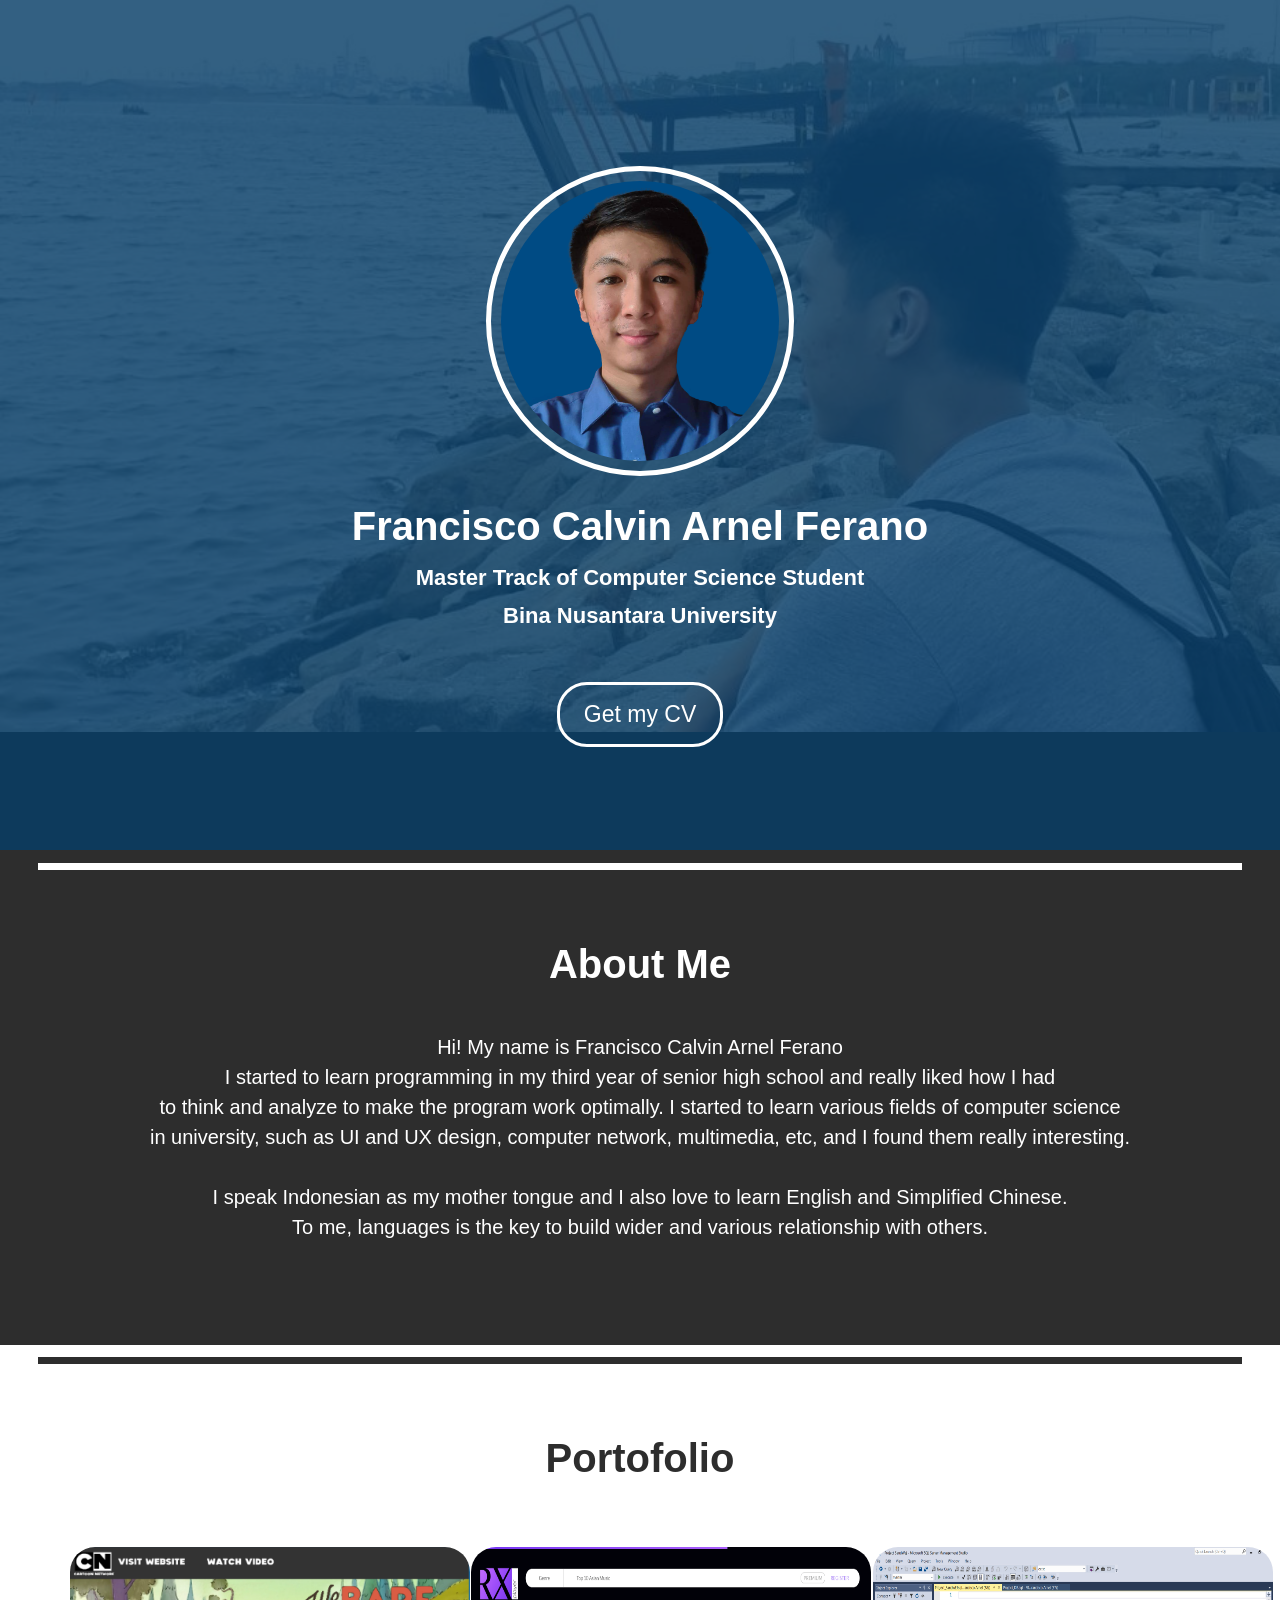
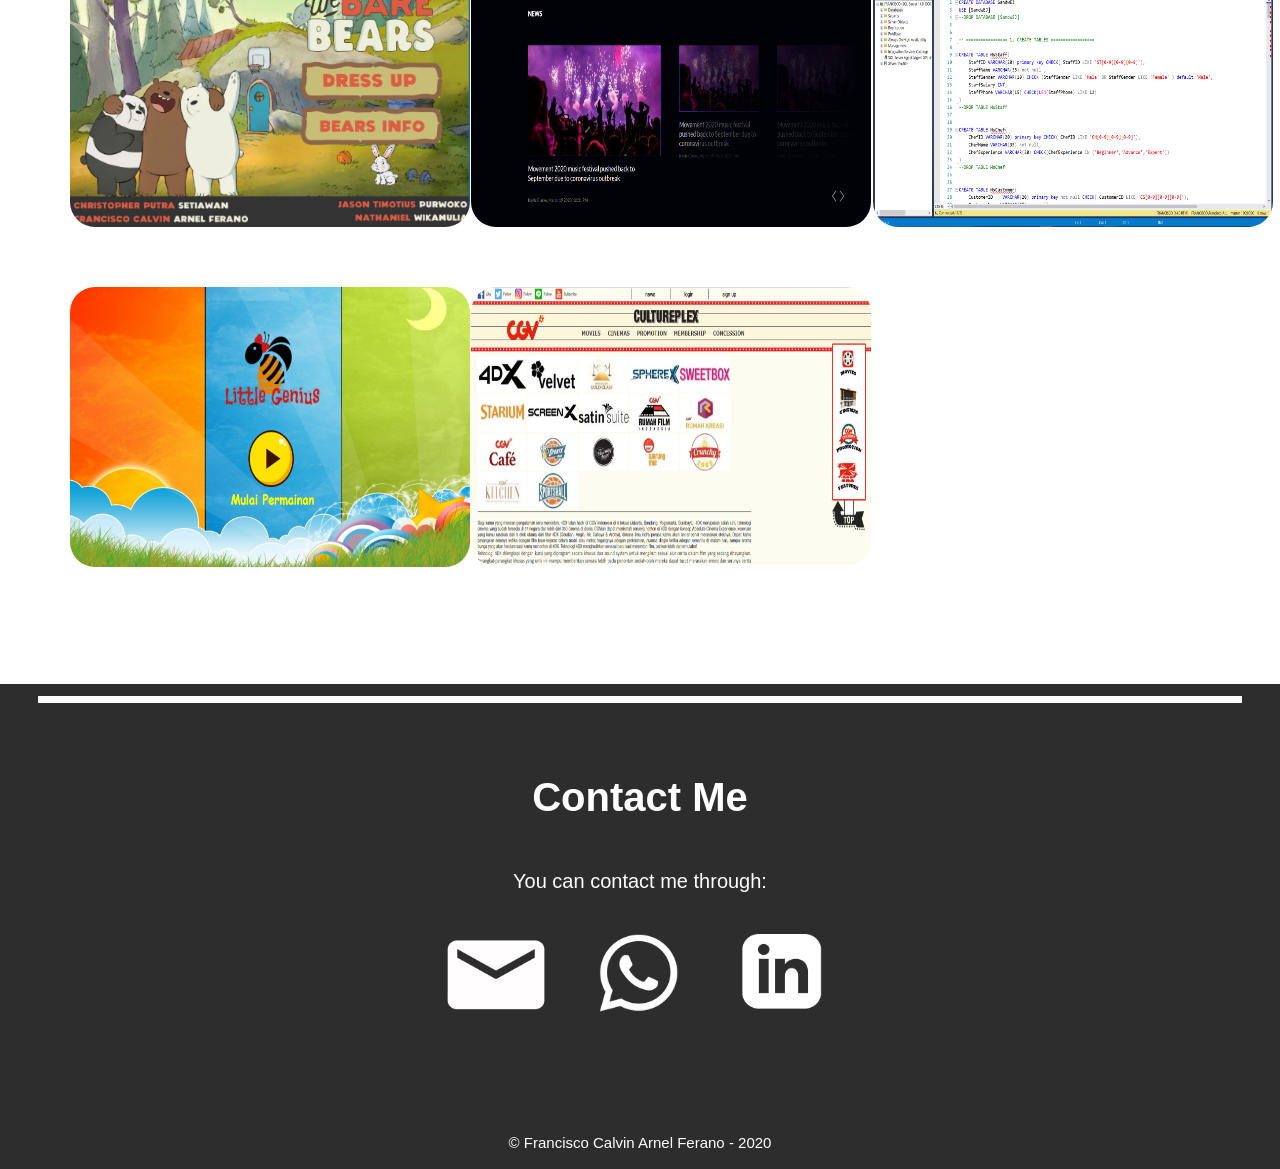
==== index.html @ d22847aa "commit1" ====
<!doctype html>
<html lang="en">
  <head>
    <!-- Required meta tags -->
    <meta charset="utf-8">
    <meta name="viewport" content="width=device-width, initial-scale=1, shrink-to-fit=no">

    <!-- Bootstrap CSS -->
    <link rel="stylesheet" href="https://stackpath.bootstrapcdn.com/bootstrap/4.5.2/css/bootstrap.min.css" integrity="sha384-JcKb8q3iqJ61gNV9KGb8thSsNjpSL0n8PARn9HuZOnIxN0hoP+VmmDGMN5t9UJ0Z" crossorigin="anonymous">
    <link rel="stylesheet" href="FCAF_CSS.css">

    <title>Francisco Calvin Arnel Ferano</title>
  </head>
  <body>
    <div class="header">
      <img src="assets/Background_Image.jpg" alt="Background Image" class="header_background_image">
      <div class="header_profile">
        <img src="assets/Pas_Foto_Sem5.png" alt="My Photo">
        <div class="profile_description">
          <b>
            <div class="name">Francisco Calvin Arnel Ferano</div>
            <div class="major">Master Track of Computer Science Student</div>
            <div class="university">Bina Nusantara University</div>
          </b>
          <button class="cv_button">
           <a href="">Get my CV</a>
          </button>
        </div>
      </div>
    </div>
    <div class="about_me">
      <div class="sub_title1"><b>About Me</b></div>
      <div class="content1">
          Hi! My name is Francisco Calvin Arnel Ferano<br>
          I started to learn programming in my third year of senior high school and really liked how I had <br> 
          to think and analyze to make the program work optimally. I started to learn various fields of computer science <br>
          in university, such as UI and UX design, computer network, multimedia, etc, and I found them really interesting.<br><br>

          I speak Indonesian as my mother tongue and I also love to learn English and Simplified Chinese.<br> 
          To me, languages is the key to build wider and various relationship with others.<br>
      </div>
    </div>
    <div class="portofolio">
      <div class="sub_title2"><b>Portofolio</b></div>
      <div class="projects_container">
        
        <div class="project">
          <img src="assets/project_animate.png" alt="project_animate">
          <div class="overlay">
            <div class="project_desc">We Wear Bears</div>
          </div>
        </div>

        <div class="project">
          <img src="assets/project_html.png" alt="project_html" class="project_image">
          <div class="overlay">
            <div class="project_desc">RX Player</div>
          </div>
        </div>

        <div class="project">
          <img src="assets/project_sql.png" alt="project_sql" class="project_image">
          <div class="overlay">
            <div class="project_desc">SandwEJ DB</div>
          </div>
        </div>

        <div class="project">
          <img src="assets/project_construct2.png" alt="project_construct2" class="project_image">
          <div class="overlay">
            <div class="project_desc">Little Genius</div>
          </div>
        </div>

        <div class="project">
          <img src="assets/project_hci.png" alt="project_hci" class="project_image">
          <div class="overlay">
            <div class="project_desc">Evaluasi Website CGV</div>
          </div>
        </div>

      </div>
    </div>
    <div class="contact_me">
      <div class="sub_title1"><b>Contact Me</b></div>
      <div class="content1">You can contact me through:</div>
      <div class="contacts_container">
        <a href="mailto:francisco.calvin72@gmail.com" target="_blank">
          <img src="assets/email.png" alt="email_logo">
        </a>
        <a href="https://wa.me/6281932183995" target="_blank">
          <img src="assets/whatsapp.png" alt="email_logo">
        </a>
        <a href="https://www.linkedin.com/in/francisco-calvin-arnel-ferano-99694a147/" target="_blank">
          <img src="assets/linkedin.png" alt="email_logo">
        </a>
      </div>
    </div>
    <div class="footer">
      &#169; Francisco Calvin Arnel Ferano - 2020
    </div>
    

    <!-- Optional JavaScript -->
    <!-- jQuery first, then Popper.js, then Bootstrap JS -->
    <script src="https://code.jquery.com/jquery-3.5.1.slim.min.js" integrity="sha384-DfXdz2htPH0lsSSs5nCTpuj/zy4C+OGpamoFVy38MVBnE+IbbVYUew+OrCXaRkfj" crossorigin="anonymous"></script>
    <script src="https://cdn.jsdelivr.net/npm/popper.js@1.16.1/dist/umd/popper.min.js" integrity="sha384-9/reFTGAW83EW2RDu2S0VKaIzap3H66lZH81PoYlFhbGU+6BZp6G7niu735Sk7lN" crossorigin="anonymous"></script>
    <script src="https://stackpath.bootstrapcdn.com/bootstrap/4.5.2/js/bootstrap.min.js" integrity="sha384-B4gt1jrGC7Jh4AgTPSdUtOBvfO8shuf57BaghqFfPlYxofvL8/KUEfYiJOMMV+rV" crossorigin="anonymous"></script>
  </body>
</html>
---- FCAF_CSS.css ----
body{
    margin: 0;
    padding: 0;
    background-color: #2D2D2D;
    font-family: sans-serif;
    /* text-align: center; */
}
/* HEADER */
/* =============================== */
.header{
    position: relative;
    background: rgb(7, 62, 103, 0.82);
    height: 850px;
}
.header_background_image{
    position: absolute;
    width: 100%;
    z-index: -1;
    max-height: 850px;
}
.header_profile{
    /* background-color: rgba(255, 99, 71, 0.39); */
    padding-top: 13%;
    padding-bottom: 5%;
    text-align: center;
}
.header_profile img{
    display: block;
    margin-left: auto;
    margin-right: auto;
    max-width: 810px;
    max-height: 310px;
    border-radius: 80%;
    padding: 10px;
    border: solid;
    border-width: 5px;
    border-color: white;
    transition: transform .2s;
}
.header_profile img:hover{
    transform: scale(1.09);
    border-color: aqua;
}
.profile_description{
    margin: 20px;
    color: white;
}
.name{
    font-size: 40px; 
    padding-bottom: 5px;
    transition: transform .2s;
}
.name:hover{transform: scale(1.05);}
.major{
    font-size: 22px;
    padding-bottom: 5px;
    transition: transform .2s;
}
.major:hover{transform: scale(1.05);}
.university{
    font-size: 22px;
    transition: transform .2s;
}
.university:hover{transform: scale(1.05);}
.cv_button a{
    text-decoration: none;
    color: white;
    /* background-color: tomato; */
    padding: 12px;
}
.cv_button{
    margin-top: 50px;
    padding: 12px;
    font-size: 23px;
    border: solid;
    border-color: white;
    border-radius: 30px;
    background-color: transparent;
    transition: transform .2s;
}
.cv_button:hover{
    transform: scale(1.2);
    color: aqua;
    border-color: aqua;
}


/* ABOUT_ME */
/* =============================== */
.about_me{
    color: white;
    text-align: center;
    padding-bottom: 8%;
}
.sub_title1{
    /* background-color: tomato; */
    margin: 1% 3% 0% 3%;
    padding: 5% 0% 3% 0%;
    border-top: solid;
    border-color: white;
    border-width: 7px;
    font-size: 40px;
}
.content1{
    font-size: 20px;
}

/* PORTOFOLIO */
/* =============================== */
.portofolio{
    color: #2D2D2D;
    background-color: #ffffff;
    text-align: center;
    padding: 1% 0% 1% 0%;
    
}
.sub_title2{
    /* background-color: tomato; */
    margin: 0% 3% 0% 3%;
    padding: 5% 0% 3% 0%;
    border-top: solid;
    border-color: #2D2D2D;
    border-width: 7px;
    font-size: 40px;
}
.projects_container{
    /* background-color: hotpink; */
    margin: 0% 3% 5% 3%;
    text-align: center;
    display: grid;
    grid-template-columns: repeat(auto-fit, minmax(400px, 1fr));
}
.projects_container img{
    /* background-color: aqua; */
    display: block;
    height: 280px;
    width: 400px;
    margin: 20px;
    border-radius: 25px;
}
.project{
    /* background-color: aliceblue; */
    position: relative;
    margin: 0% 3% 5% 3%;
}
.overlay {
    margin: 20px;
    position: absolute;
    top: 0;
    bottom: 0;
    left: 0;
    right: 0;
    height: 280px;
    width: 400px;
    border-radius: 25px;
    opacity: 0;
    transition: .5s ease;
    /* background-color: #2D2D2D; */
    background: linear-gradient(to bottom, #307AB1, rgb(7, 62, 103, 0.87), #2D2D2D);
  }
  
  .project:hover .overlay {
    opacity: 1;
  }
  
  .project_desc{
    color: white;
    font-size: 40px;
    position: absolute;
    top: 50%;
    left: 50%;
    -webkit-transform: translate(-50%, -50%);
    -ms-transform: translate(-50%, -50%);
    transform: translate(-50%, -50%);
    text-align: center;
  }

/* CONTACT ME */
/* =============================== */
  .contact_me{
    /* background-color: tomato; */
    color: white;
    text-align: center;
    padding-bottom: 5%;
}
.contacts_container{
    padding: 3%;
}
.contacts_container img{
    max-width: 140px;
    max-height: 140px;
    padding: 0% 1% 0% 1%;
    transition: transform .2s;
}
.contacts_container img:hover{
    transform: scale(1.18);
}
.footer{
    background-color: #2D2D2D;
    /* background-color: tomato; */
    text-align: center;
    font-size: 15px;
    color: white;
    padding: 15px;
}
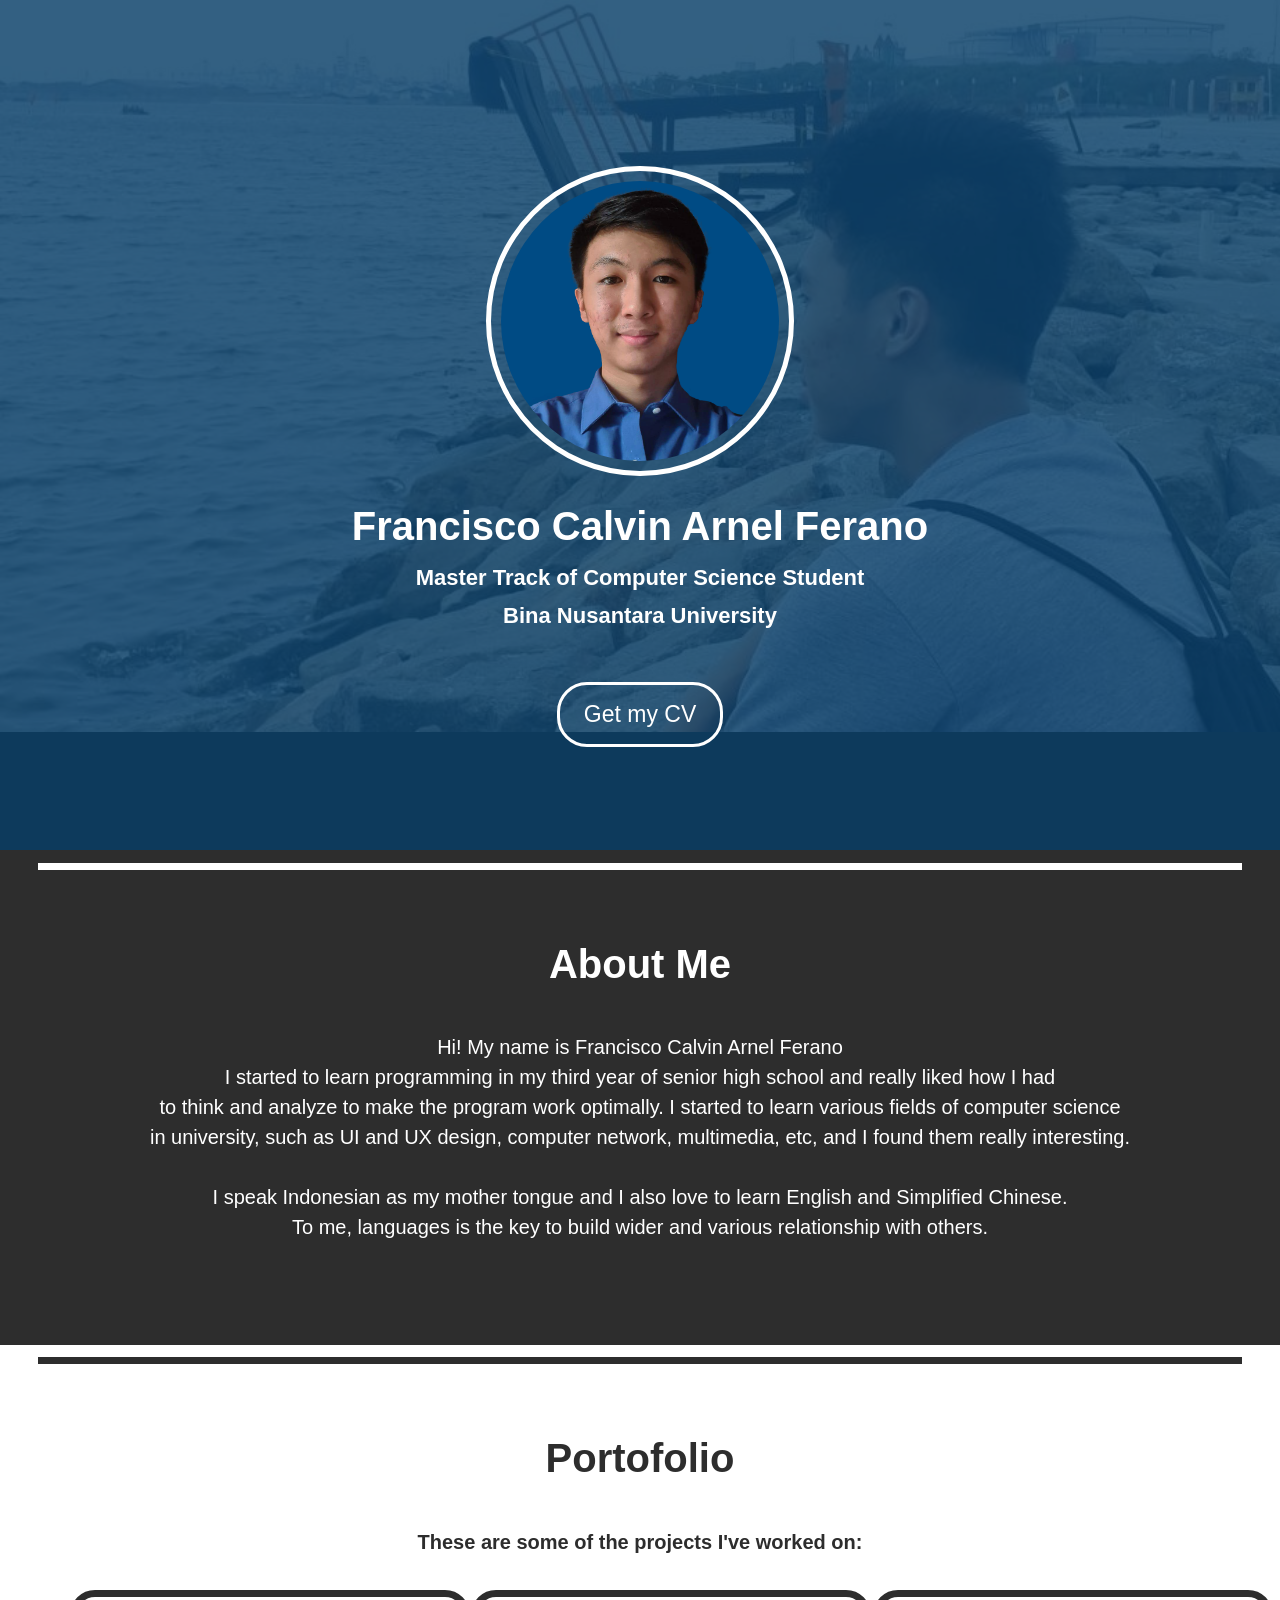
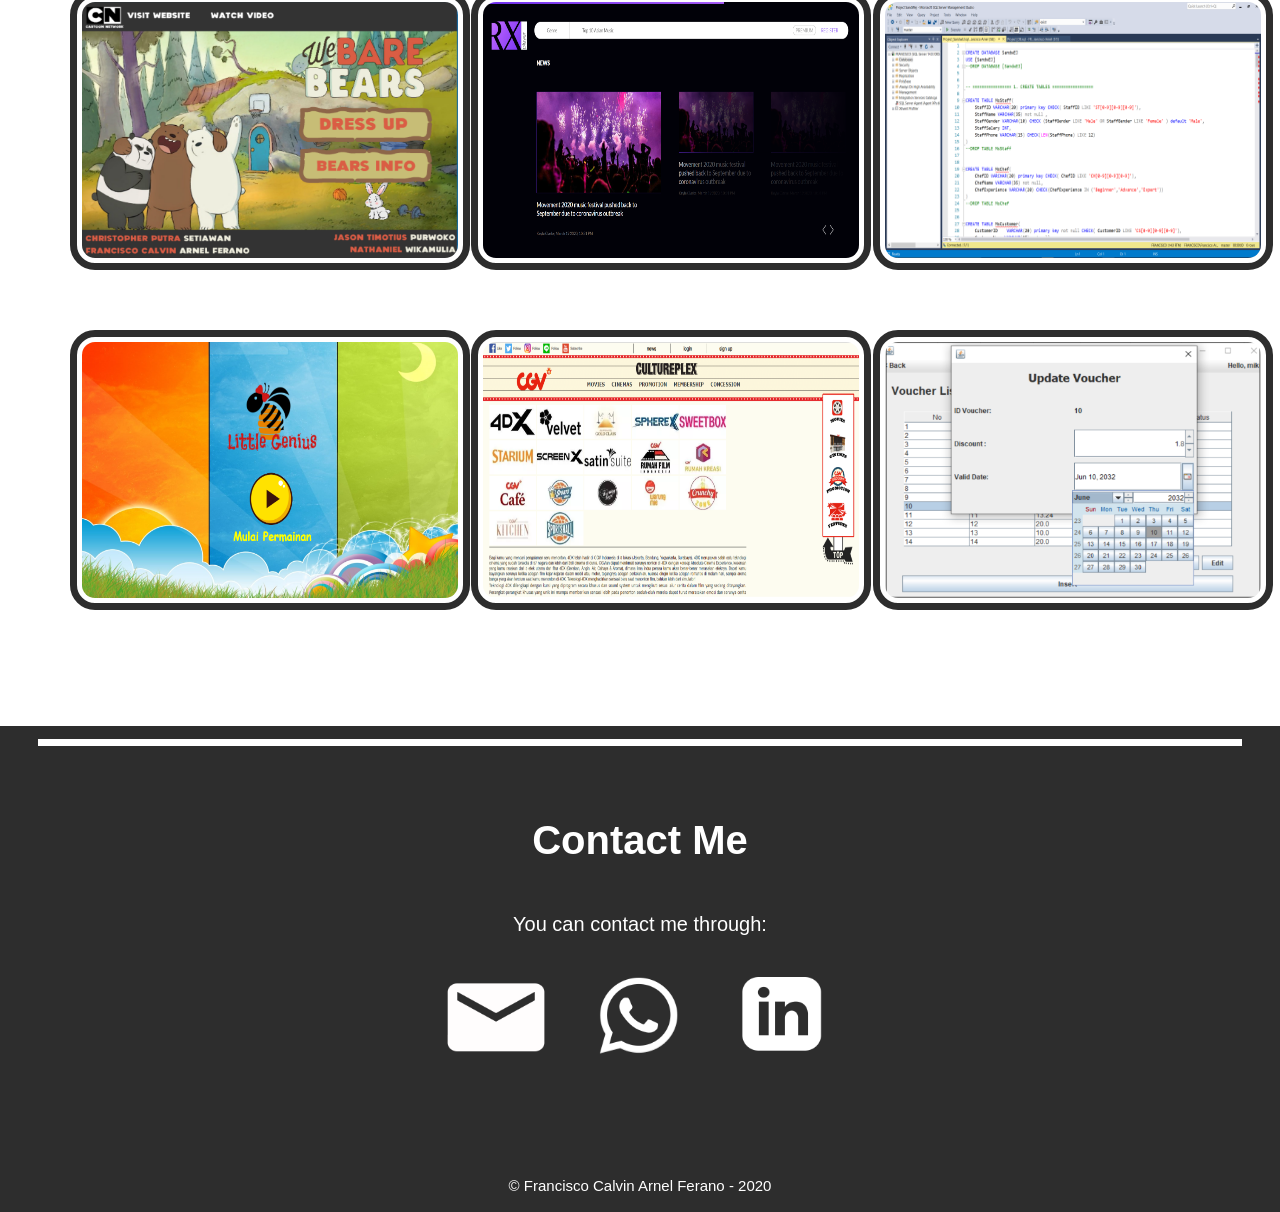
==== commit 506f253c: "commit7" ====
--- a/index.html
+++ b/index.html
@@ -42,41 +42,93 @@
     </div>
     <div class="portofolio">
       <div class="sub_title2"><b>Portofolio</b></div>
+      <div class="content1"><b>These are some of the projects I've worked on:</b></div>
       <div class="projects_container">
         
         <div class="project">
-          <img src="assets/project_animate.png" alt="project_animate">
-          <div class="overlay">
-            <div class="project_desc">We Wear Bears</div>
-          </div>
+          <a href="https://drive.google.com/file/d/1Eki03XrioYpR9jtCviXerBEn5QZzWYY1/view?usp=sharing" target="_blank">
+            <img src="assets/project_animate.png" alt="project_animate">
+            <div class="overlay">
+              <div class="project_name">
+                <b>We Wear Bears</b>
+                <div class="project_desc">
+                  A multimedia project using Adobe Animate
+                </div>
+              </div>
+            </div>
+          </a>
         </div>
 
         <div class="project">
-          <img src="assets/project_html.png" alt="project_html" class="project_image">
-          <div class="overlay">
-            <div class="project_desc">RX Player</div>
-          </div>
+          <a href="https://drive.google.com/file/d/10LUgHUc-dYCaUbeMNnj1_8Acnne1fNAl/view?usp=sharing" target="_blank">
+            <img src="assets/project_html.png" alt="project_html" class="project_image">
+            <div class="overlay">
+              <div class="project_name">
+                <b>RX Player</b>
+                <div class="project_desc">
+                  A website and Photoshop project of human and computer intercation course
+                </div>
+              </div>
+              
+            </div>
+          </a>
         </div>
 
         <div class="project">
-          <img src="assets/project_sql.png" alt="project_sql" class="project_image">
-          <div class="overlay">
-            <div class="project_desc">SandwEJ DB</div>
-          </div>
+          <a href="https://drive.google.com/file/d/1jXtSfeL1jAuNSc2ie-uBKh2XTH8G9C8F/view?usp=sharing" target="_blank">
+            <img src="assets/project_sql.png" alt="project_sql" class="project_image">
+            <div class="overlay">
+              <div class="project_name">
+                <b>SandwEJ</b>
+                <div class="project_desc">
+                  A database project using Microsoft SQL Server Management Studio
+                </div>
+              </div>
+            </div>
+          </a>
+
         </div>
 
         <div class="project">
-          <img src="assets/project_construct2.png" alt="project_construct2" class="project_image">
-          <div class="overlay">
-            <div class="project_desc">Little Genius</div>
-          </div>
+          <a href="https://drive.google.com/file/d/1DBFnIv93ZfQ_LU2BSCd6IEqYBmvCnCPT/view?usp=sharing" target="_blank">
+            <img src="assets/project_construct2.png" alt="project_construct2" class="project_image">
+            <div class="overlay">
+              <div class="project_name">
+                <b>Little Genius</b>
+                <div class="project_desc">
+                  A multimedia project for kids using Construct 2
+                </div>
+              </div>
+            </div>
+          </a>
         </div>
 
         <div class="project">
-          <img src="assets/project_hci.png" alt="project_hci" class="project_image">
-          <div class="overlay">
-            <div class="project_desc">Evaluasi Website CGV</div>
-          </div>
+          <a href="https://franciscoferano.blogspot.com/2020/06/human-computer-interaction-comp6176.html" target="_blank">
+            <img src="assets/project_hci.png" alt="project_hci" class="project_image">
+            <div class="overlay">
+              <div class="project_name">
+                <b>CGV Website Evaluation</b> 
+                <div class="project_desc">
+                  An interface evaluation project of human and computer intercation course
+                </div>
+              </div>
+            </div>
+          </a>
+        </div>
+
+        <div class="project">
+          <a href="https://drive.google.com/file/d/1wi5qFNzdrFLG9688EE2lY9dUxMhUyvSi/view?usp=sharing" target="_blank">
+            <img src="assets/project_sudutmeong.png" alt="project_sudutmeong" class="project_image">
+            <div class="overlay">
+              <div class="project_name">
+                <b>Sudut Meong</b> 
+                <div class="project_desc">
+                  An object oriented analysis and design project using Java programming and MySQL
+                </div>
+              </div>
+            </div>
+          </a>
         </div>
 
       </div>
--- a/FCAF_CSS.css
+++ b/FCAF_CSS.css
@@ -54,14 +54,14 @@
 .major{
     font-size: 22px;
     padding-bottom: 5px;
-    transition: transform .2s;
-}
-.major:hover{transform: scale(1.05);}
+    /* transition: transform .2s; */
+}
+/* .major:hover{transform: scale(1.05);} */
 .university{
     font-size: 22px;
-    transition: transform .2s;
-}
-.university:hover{transform: scale(1.05);}
+    /* transition: transform .2s; */
+}
+/* .university:hover{transform: scale(1.05);} */
 .cv_button a{
     text-decoration: none;
     color: white;
@@ -125,7 +125,7 @@
 }
 .projects_container{
     /* background-color: hotpink; */
-    margin: 0% 3% 5% 3%;
+    margin: 1% 3% 5% 3%;
     text-align: center;
     display: grid;
     grid-template-columns: repeat(auto-fit, minmax(400px, 1fr));
@@ -136,12 +136,17 @@
     height: 280px;
     width: 400px;
     margin: 20px;
+    border: solid;
+    border-color: #2D2D2D;
+    border-width: 7px;
+    padding: 5px;
     border-radius: 25px;
 }
 .project{
     /* background-color: aliceblue; */
     position: relative;
     margin: 0% 3% 5% 3%;
+    transition: transform .2s;
 }
 .overlay {
     margin: 20px;
@@ -154,26 +159,38 @@
     width: 400px;
     border-radius: 25px;
     opacity: 0;
-    transition: .5s ease;
+    transition: .4s ease;
     /* background-color: #2D2D2D; */
     background: linear-gradient(to bottom, #307AB1, rgb(7, 62, 103, 0.87), #2D2D2D);
   }
+.project:hover .overlay {
+    opacity: 1;
+}
+.project:hover {
+    transform: scale(1.05);
+}
   
-  .project:hover .overlay {
-    opacity: 1;
-  }
-  
-  .project_desc{
-    color: white;
-    font-size: 40px;
+.project_name{
+    /* background-color: salmon; */
+    color: white;
+    font-size: 30px;
     position: absolute;
     top: 50%;
     left: 50%;
+    width: 85%;
+    height: 50%;
     -webkit-transform: translate(-50%, -50%);
     -ms-transform: translate(-50%, -50%);
     transform: translate(-50%, -50%);
     text-align: center;
-  }
+}
+.project_desc{
+    border-top: solid;
+    border-color: white;
+    padding-top: 8px;
+    border-width: 3px;
+    font-size: 18px;
+}
 
 /* CONTACT ME */
 /* =============================== */
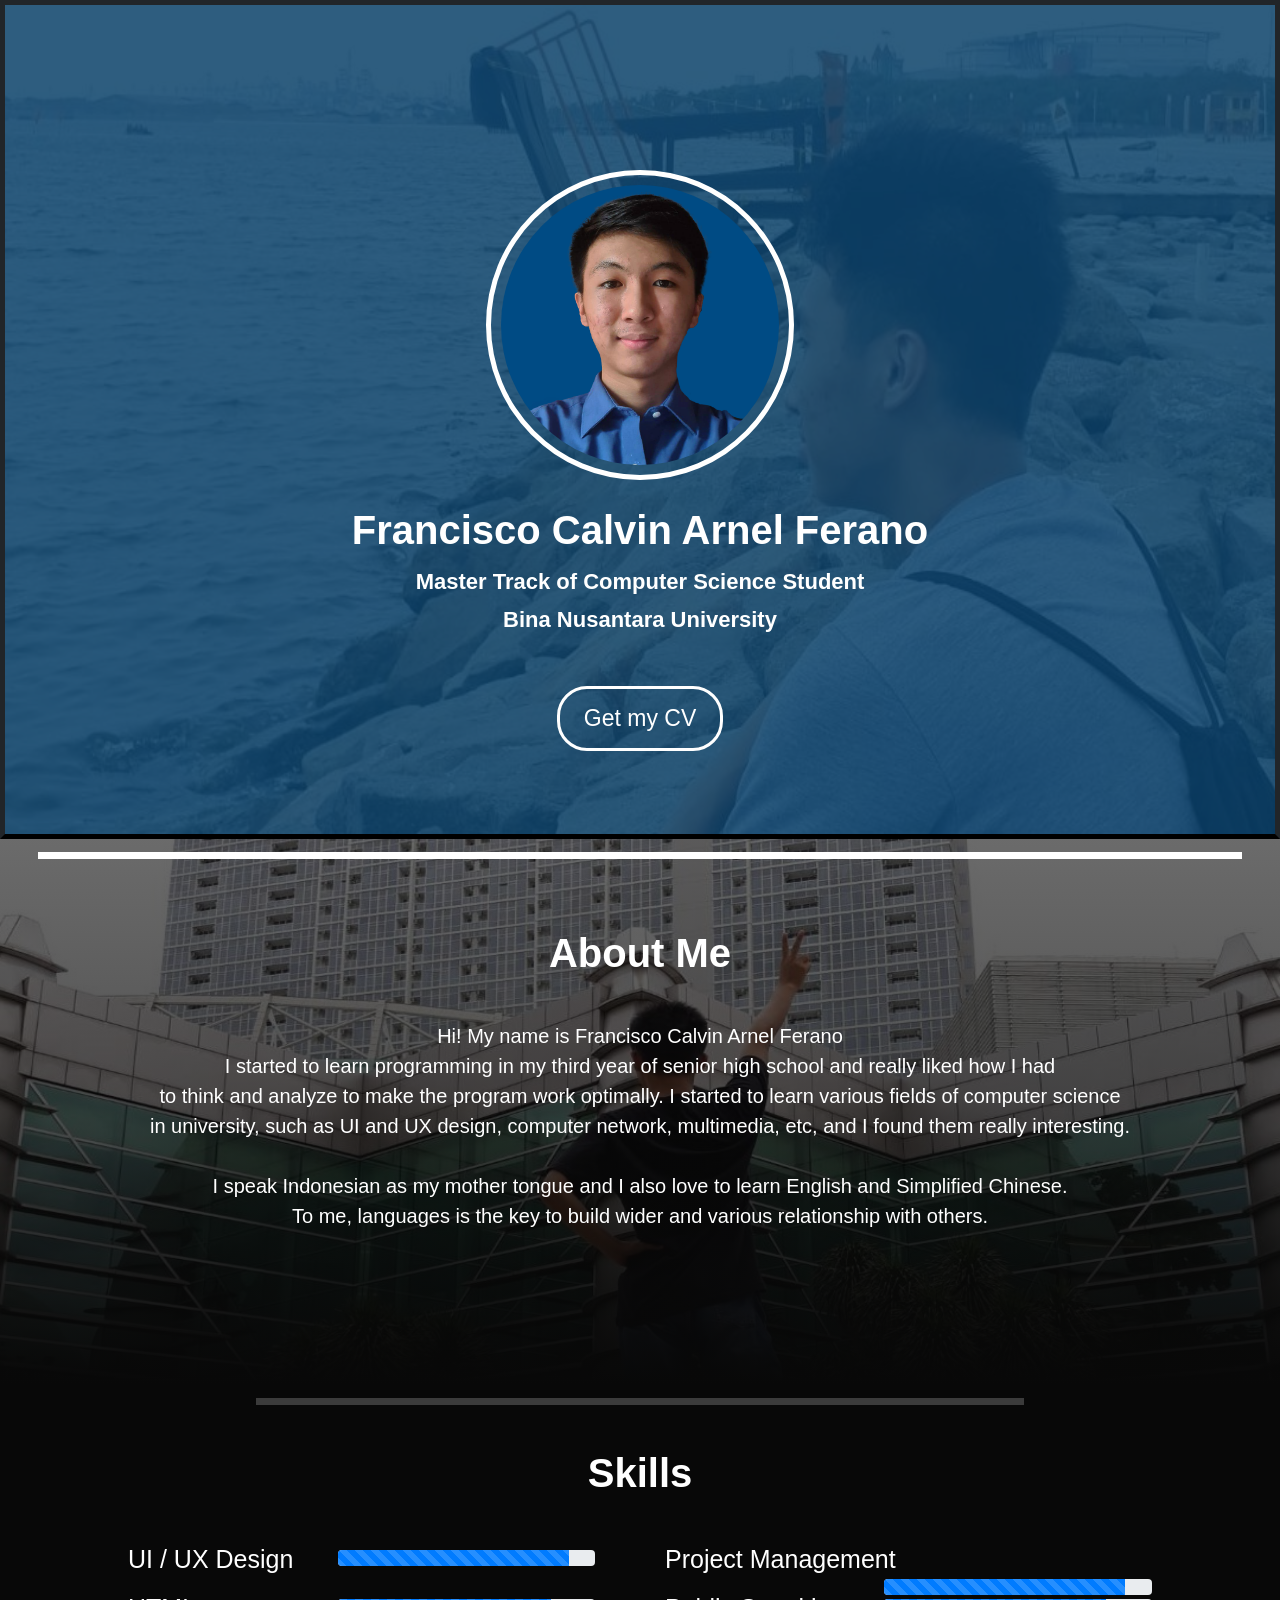
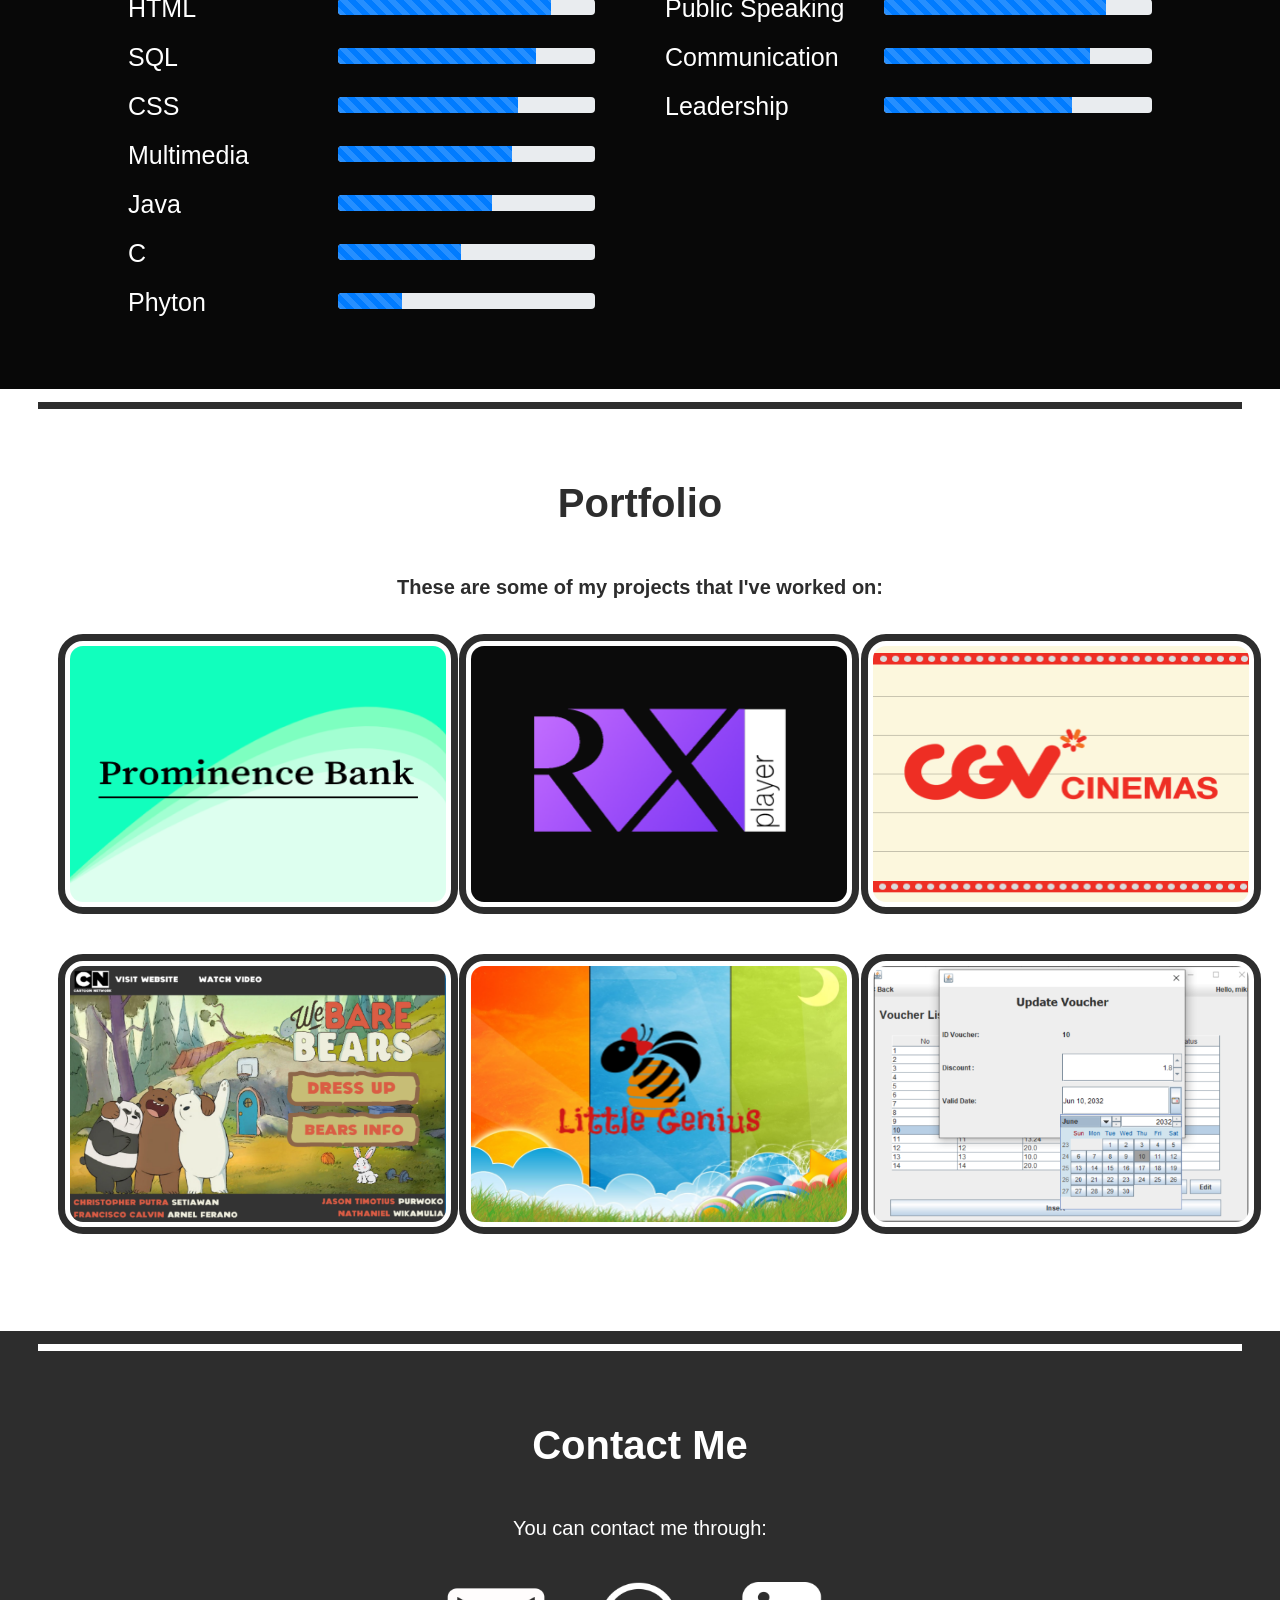
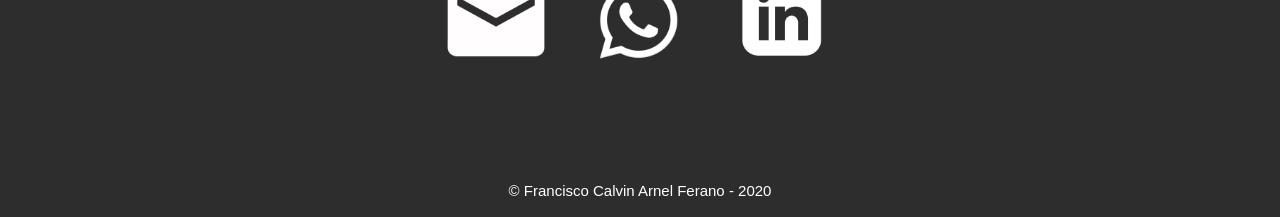
==== commit 37b4506d: "Commit20" ====
--- a/index.html
+++ b/index.html
@@ -3,7 +3,7 @@
   <head>
     <!-- Required meta tags -->
     <meta charset="utf-8">
-    <meta name="viewport" content="width=device-width, initial-scale=1, shrink-to-fit=no">
+    <meta name="viewport" content="width=device-width, initial-scale=1.0">
 
     <!-- Bootstrap CSS -->
     <link rel="stylesheet" href="https://stackpath.bootstrapcdn.com/bootstrap/4.5.2/css/bootstrap.min.css" integrity="sha384-JcKb8q3iqJ61gNV9KGb8thSsNjpSL0n8PARn9HuZOnIxN0hoP+VmmDGMN5t9UJ0Z" crossorigin="anonymous">
@@ -23,12 +23,15 @@
             <div class="university">Bina Nusantara University</div>
           </b>
           <button class="cv_button">
-           <a href="">Get my CV</a>
+           <a href="https://drive.google.com/file/d/1p_997aRcgitoAweJIp4kbKqwBm2sWPB6/view?usp=sharing" target="_black">
+            Get my CV
+          </a>
           </button>
         </div>
       </div>
     </div>
     <div class="about_me">
+      <img src="assets/background_image32.jpg" alt="Background Image" class="about_background_image">
       <div class="sub_title1"><b>About Me</b></div>
       <div class="content1">
           Hi! My name is Francisco Calvin Arnel Ferano<br>
@@ -40,12 +43,159 @@
           To me, languages is the key to build wider and various relationship with others.<br>
       </div>
     </div>
+    <div class="skills">
+      <div class="sub_title_skills"><b>Skills</b></div>
+      <div class="skills_wrapper">
+        <div class="wrapper1">
+          <div class="skill">
+            <div class="skill_name">UI / UX Design</div>
+            <div class="progress_bar">
+              <div class="progress">
+                <div class="progress-bar progress-bar-striped progress-bar-animated" role="progressbar" aria-valuenow="75" aria-valuemin="0" aria-valuemax="100" style="width: 90%"></div>
+              </div>
+            </div>
+          </div>
+          <div class="skill">
+            <div class="skill_name">HTML</div>
+            <div class="progress_bar">
+              <div class="progress">
+                <div class="progress-bar progress-bar-striped progress-bar-animated" role="progressbar" aria-valuenow="75" aria-valuemin="0" aria-valuemax="100" style="width: 83%"></div>
+              </div>
+            </div>
+          </div>
+          <div class="skill">
+            <div class="skill_name">SQL</div>
+            <div class="progress_bar">
+              <div class="progress">
+                <div class="progress-bar progress-bar-striped progress-bar-animated" role="progressbar" aria-valuenow="75" aria-valuemin="0" aria-valuemax="100" style="width: 77%"></div>
+              </div>
+            </div>
+          </div>
+          <div class="skill">
+            <div class="skill_name">CSS</div>
+            <div class="progress_bar">
+              <div class="progress">
+                <div class="progress-bar progress-bar-striped progress-bar-animated" role="progressbar" aria-valuenow="75" aria-valuemin="0" aria-valuemax="100" style="width: 70%"></div>
+              </div>
+            </div>
+          </div>
+          <div class="skill">
+            <div class="skill_name">Multimedia</div>
+            <div class="progress_bar">
+              <div class="progress">
+                <div class="progress-bar progress-bar-striped progress-bar-animated" role="progressbar" aria-valuenow="75" aria-valuemin="0" aria-valuemax="100" style="width: 68%"></div>
+              </div>
+            </div>
+          </div>
+          <div class="skill">
+            <div class="skill_name">Java</div>
+            <div class="progress_bar">
+              <div class="progress">
+                <div class="progress-bar progress-bar-striped progress-bar-animated" role="progressbar" aria-valuenow="75" aria-valuemin="0" aria-valuemax="100" style="width: 60%"></div>
+              </div>
+            </div>
+          </div>
+          <div class="skill">
+            <div class="skill_name">C</div>
+            <div class="progress_bar">
+              <div class="progress">
+                <div class="progress-bar progress-bar-striped progress-bar-animated" role="progressbar" aria-valuenow="75" aria-valuemin="0" aria-valuemax="100" style="width: 48%"></div>
+              </div>
+            </div>
+          </div>
+          <div class="skill">
+            <div class="skill_name">Phyton</div>
+            <div class="progress_bar">
+              <div class="progress">
+                <div class="progress-bar progress-bar-striped progress-bar-animated" role="progressbar" aria-valuenow="75" aria-valuemin="0" aria-valuemax="100" style="width: 25%"></div>
+              </div>
+            </div>
+          </div>
+        </div>
+        <div class="wrapper2">
+          <div class="skill">
+            <div class="skill_name">Project Management</div>
+            <div class="progress_bar">
+              <div class="progress">
+                <div class="progress-bar progress-bar-striped progress-bar-animated" role="progressbar" aria-valuenow="75" aria-valuemin="0" aria-valuemax="100" style="width: 90%"></div>
+              </div>
+            </div>
+          </div>
+          <div class="skill">
+            <div class="skill_name">Public Speaking</div>
+            <div class="progress_bar">
+              <div class="progress">
+                <div class="progress-bar progress-bar-striped progress-bar-animated" role="progressbar" aria-valuenow="75" aria-valuemin="0" aria-valuemax="100" style="width: 83%"></div>
+              </div>
+            </div>
+          </div>
+          <div class="skill">
+            <div class="skill_name">Communication</div>
+            <div class="progress_bar">
+              <div class="progress">
+                <div class="progress-bar progress-bar-striped progress-bar-animated" role="progressbar" aria-valuenow="75" aria-valuemin="0" aria-valuemax="100" style="width: 77%"></div>
+              </div>
+            </div>
+          </div>
+          <div class="skill">
+            <div class="skill_name">Leadership</div>
+            <div class="progress_bar">
+              <div class="progress">
+                <div class="progress-bar progress-bar-striped progress-bar-animated" role="progressbar" aria-valuenow="75" aria-valuemin="0" aria-valuemax="100" style="width: 70%"></div>
+              </div>
+            </div>
+          </div>
+         </div>
+      </div>
+    </div>
     <div class="portofolio">
-      <div class="sub_title2"><b>Portofolio</b></div>
-      <div class="content1"><b>These are some of the projects I've worked on:</b></div>
+      <div class="sub_title2"><b>Portfolio</b></div>
+      <div class="content1"><b>These are some of my projects that I've worked on:</b></div>
       <div class="projects_container">
         
         <div class="project">
+          <a href="https://www.figma.com/file/YSBWdpV57Cmgd0yGXoitCb/OOAD-GSLC-11-Mei?node-id=0%3A1" target="_blank">
+            <img src="assets/project_ooad.png" alt="project_ooad" class="project_image">
+            <div class="overlay">
+              <div class="project_name">
+                <b>Prominence Bank</b>
+                <div class="project_desc">
+                  A UI & UX design for an object-oriented design system
+                </div>
+              </div>
+            </div>
+          </a>
+        </div>
+
+        <div class="project">
+          <a href="https://drive.google.com/file/d/10LUgHUc-dYCaUbeMNnj1_8Acnne1fNAl/view?usp=sharing" target="_blank">
+            <img src="assets/project_html.png" alt="project_html" class="project_image">
+            <div class="overlay">
+              <div class="project_name">
+                <b>RX Player</b>
+                <div class="project_desc">
+                  A website and Photoshop project of human and computer intercation course
+                </div>
+              </div>
+            </div>
+          </a>
+        </div>
+
+        <div class="project">
+          <a href="https://franciscoferano.blogspot.com/2020/06/human-computer-interaction-comp6176.html" target="_blank">
+            <img src="assets/project_hci.png" alt="project_hci" class="project_image">
+            <div class="overlay">
+              <div class="project_name">
+                <b class="cgv_project_name">CGV Website Interface Evaluation</b> 
+                <div class="project_desc">
+                  An interface evaluation project of human and computer intercation course
+                </div>
+              </div>
+            </div>
+          </a>
+        </div>
+
+        <div class="project">
           <a href="https://drive.google.com/file/d/1Eki03XrioYpR9jtCviXerBEn5QZzWYY1/view?usp=sharing" target="_blank">
             <img src="assets/project_animate.png" alt="project_animate">
             <div class="overlay">
@@ -57,24 +207,24 @@
               </div>
             </div>
           </a>
-        </div>
-
-        <div class="project">
-          <a href="https://drive.google.com/file/d/10LUgHUc-dYCaUbeMNnj1_8Acnne1fNAl/view?usp=sharing" target="_blank">
-            <img src="assets/project_html.png" alt="project_html" class="project_image">
-            <div class="overlay">
-              <div class="project_name">
-                <b>RX Player</b>
-                <div class="project_desc">
-                  A website and Photoshop project of human and computer intercation course
-                </div>
-              </div>
-              
-            </div>
-          </a>
-        </div>
-
-        <div class="project">
+          
+        </div>
+
+        <div class="project">
+          <a href="https://drive.google.com/file/d/1DBFnIv93ZfQ_LU2BSCd6IEqYBmvCnCPT/view?usp=sharing" target="_blank">
+            <img src="assets/project_construct2.png" alt="project_construct2" class="project_image">
+            <div class="overlay">
+              <div class="project_name">
+                <b>Little Genius</b>
+                <div class="project_desc">
+                  A multimedia project for kids using Construct 2
+                </div>
+              </div>
+            </div>
+          </a>
+        </div>
+
+        <!-- <div class="project">
           <a href="https://drive.google.com/file/d/1jXtSfeL1jAuNSc2ie-uBKh2XTH8G9C8F/view?usp=sharing" target="_blank">
             <img src="assets/project_sql.png" alt="project_sql" class="project_image">
             <div class="overlay">
@@ -86,36 +236,7 @@
               </div>
             </div>
           </a>
-
-        </div>
-
-        <div class="project">
-          <a href="https://drive.google.com/file/d/1DBFnIv93ZfQ_LU2BSCd6IEqYBmvCnCPT/view?usp=sharing" target="_blank">
-            <img src="assets/project_construct2.png" alt="project_construct2" class="project_image">
-            <div class="overlay">
-              <div class="project_name">
-                <b>Little Genius</b>
-                <div class="project_desc">
-                  A multimedia project for kids using Construct 2
-                </div>
-              </div>
-            </div>
-          </a>
-        </div>
-
-        <div class="project">
-          <a href="https://franciscoferano.blogspot.com/2020/06/human-computer-interaction-comp6176.html" target="_blank">
-            <img src="assets/project_hci.png" alt="project_hci" class="project_image">
-            <div class="overlay">
-              <div class="project_name">
-                <b>CGV Website Evaluation</b> 
-                <div class="project_desc">
-                  An interface evaluation project of human and computer intercation course
-                </div>
-              </div>
-            </div>
-          </a>
-        </div>
+        </div> -->
 
         <div class="project">
           <a href="https://drive.google.com/file/d/1wi5qFNzdrFLG9688EE2lY9dUxMhUyvSi/view?usp=sharing" target="_blank">
@@ -130,9 +251,9 @@
             </div>
           </a>
         </div>
-
-      </div>
-    </div>
+      </div>
+    </div>
+    
     <div class="contact_me">
       <div class="sub_title1"><b>Contact Me</b></div>
       <div class="content1">You can contact me through:</div>
--- a/FCAF_CSS.css
+++ b/FCAF_CSS.css
@@ -9,14 +9,20 @@
 /* =============================== */
 .header{
     position: relative;
-    background: rgb(7, 62, 103, 0.82);
-    height: 850px;
+    /* background-image:linear-gradient(rgb(7, 62, 103, 0.9), rgb(7, 62, 103, 0.6)); */
+    background-color: rgb(7, 62, 103, 0.84);
+    width: 100%;
+    height: 100%;
+    border-bottom: black;
+    border-style: solid;
+    border-width: 5px;
 }
 .header_background_image{
     position: absolute;
     width: 100%;
+    height: 100%;
     z-index: -1;
-    max-height: 850px;
+    /* max-height: 850px; */
 }
 .header_profile{
     /* background-color: rgba(255, 99, 71, 0.39); */
@@ -89,12 +95,24 @@
 /* =============================== */
 .about_me{
     color: white;
-    text-align: center;
-    padding-bottom: 8%;
+    background-image: linear-gradient(rgba(8, 8, 8, 0.6), rgba(8, 8, 8, 0.65), rgba(8, 8, 8, 0.7), rgba(8, 8, 8, 0.86), rgba(8, 8, 8, 1));
+    text-align: center;
+    padding-bottom: 12%;
+    position: relative;
+    padding-top: 1%;
+}
+.about_background_image{
+    position: absolute;
+    width: 100%;
+    height: 100%;
+    z-index: -1;
+    left: 0;
+    margin-top: -18px;
 }
 .sub_title1{
     /* background-color: tomato; */
-    margin: 1% 3% 0% 3%;
+    margin: 2% 3% 0% 3%;
+    margin: 0% 3% 0% 3%;
     padding: 5% 0% 3% 0%;
     border-top: solid;
     border-color: white;
@@ -103,6 +121,62 @@
 }
 .content1{
     font-size: 20px;
+}
+
+/* SKILLS */
+/* =============================== */
+.skills{
+    color: white;
+    text-align: center;
+    background-color: rgba(8, 8, 8, 1);
+    position: relative;
+    /* margin: 0; */
+    padding-bottom: 35%;
+    padding-top: 1%;
+}
+.sub_title_skills{
+    padding: 3% 0% 3% 0%;
+    margin: 0% 20% 0% 20%;
+    font-size: 40px;
+    border-top: solid;
+    border-color: rgb(59, 59, 59);
+    border-width: 7px;
+}
+.skills_wrapper{
+    padding-left: 10%;
+    padding-right: 10%;
+    text-align: left;
+}
+.wrapper1{
+    float: left;
+    /* background-color: aqua; */
+    width: 48%;
+    padding-right: 25px;
+}
+.wrapper2{
+    float: right;
+    /* background-color: tomato; */
+    width: 50%;
+    padding-left: 25px;
+}
+.skill{
+    margin-bottom: 40px;
+}
+.skill_name{
+    float: left;
+    font-size: 25px;
+    margin-right: 30px;
+    /* background-color: wheat; */
+}
+.progress_bar{
+    padding-top: 9px;
+    /* background-color: purple; */
+    width: 100%;
+}
+.progress{
+    width: 55%;
+    float: right;
+    /* background-color: red; */
 }
 
 /* PORTOFOLIO */
@@ -135,7 +209,7 @@
     display: block;
     height: 280px;
     width: 400px;
-    margin: 20px;
+    /* margin: 20px; */
     border: solid;
     border-color: #2D2D2D;
     border-width: 7px;
@@ -143,23 +217,25 @@
     border-radius: 25px;
 }
 .project{
-    /* background-color: aliceblue; */
+    /* background-color: tomato; */
     position: relative;
-    margin: 0% 3% 5% 3%;
+    padding: 20px;
+    /* margin: 0% 3% 5% 3%; */
     transition: transform .2s;
 }
 .overlay {
-    margin: 20px;
     position: absolute;
+    margin: 31px;
+    max-width: 380px;
     top: 0;
     bottom: 0;
     left: 0;
     right: 0;
-    height: 280px;
-    width: 400px;
-    border-radius: 25px;
+    border-radius: 18px;
     opacity: 0;
     transition: .4s ease;
+    /* background: chartreuse; */
+    /* margin: 10px, 10px, 10px, 10px; */
     /* background-color: #2D2D2D; */
     background: linear-gradient(to bottom, #307AB1, rgb(7, 62, 103, 0.87), #2D2D2D);
   }
@@ -184,6 +260,9 @@
     transform: translate(-50%, -50%);
     text-align: center;
 }
+.cgv_project_name{
+    font-size: 25px;
+}
 .project_desc{
     border-top: solid;
     border-color: white;
@@ -194,11 +273,12 @@
 
 /* CONTACT ME */
 /* =============================== */
-  .contact_me{
-    /* background-color: tomato; */
+.contact_me{
+    background-color: #2D2D2D;
     color: white;
     text-align: center;
     padding-bottom: 5%;
+    padding-top: 1%;
 }
 .contacts_container{
     padding: 3%;
@@ -209,14 +289,17 @@
     padding: 0% 1% 0% 1%;
     transition: transform .2s;
 }
+.contacts_container a{
+    text-decoration: none;
+}
 .contacts_container img:hover{
     transform: scale(1.18);
 }
 .footer{
-    background-color: #2D2D2D;
+    /* background-color: #2D2D2D; */
     /* background-color: tomato; */
     text-align: center;
     font-size: 15px;
     color: white;
     padding: 15px;
-}+}
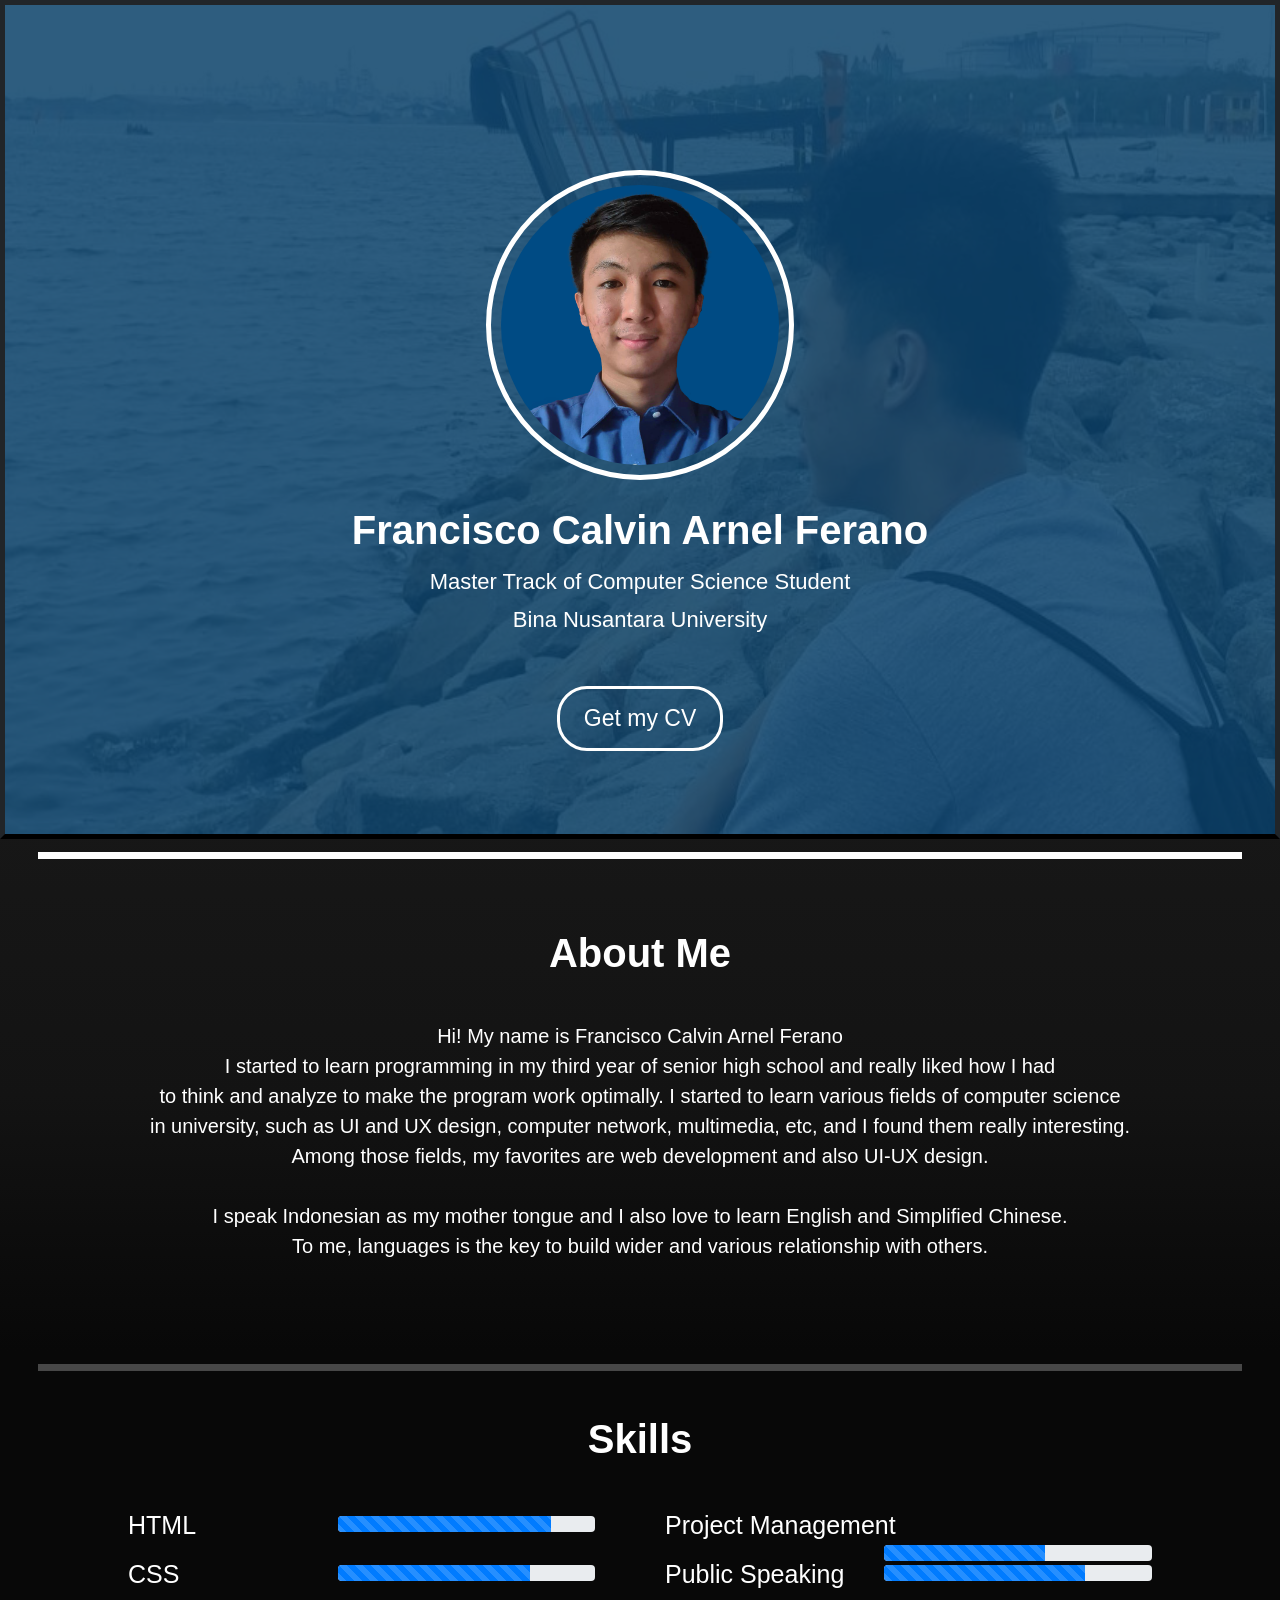
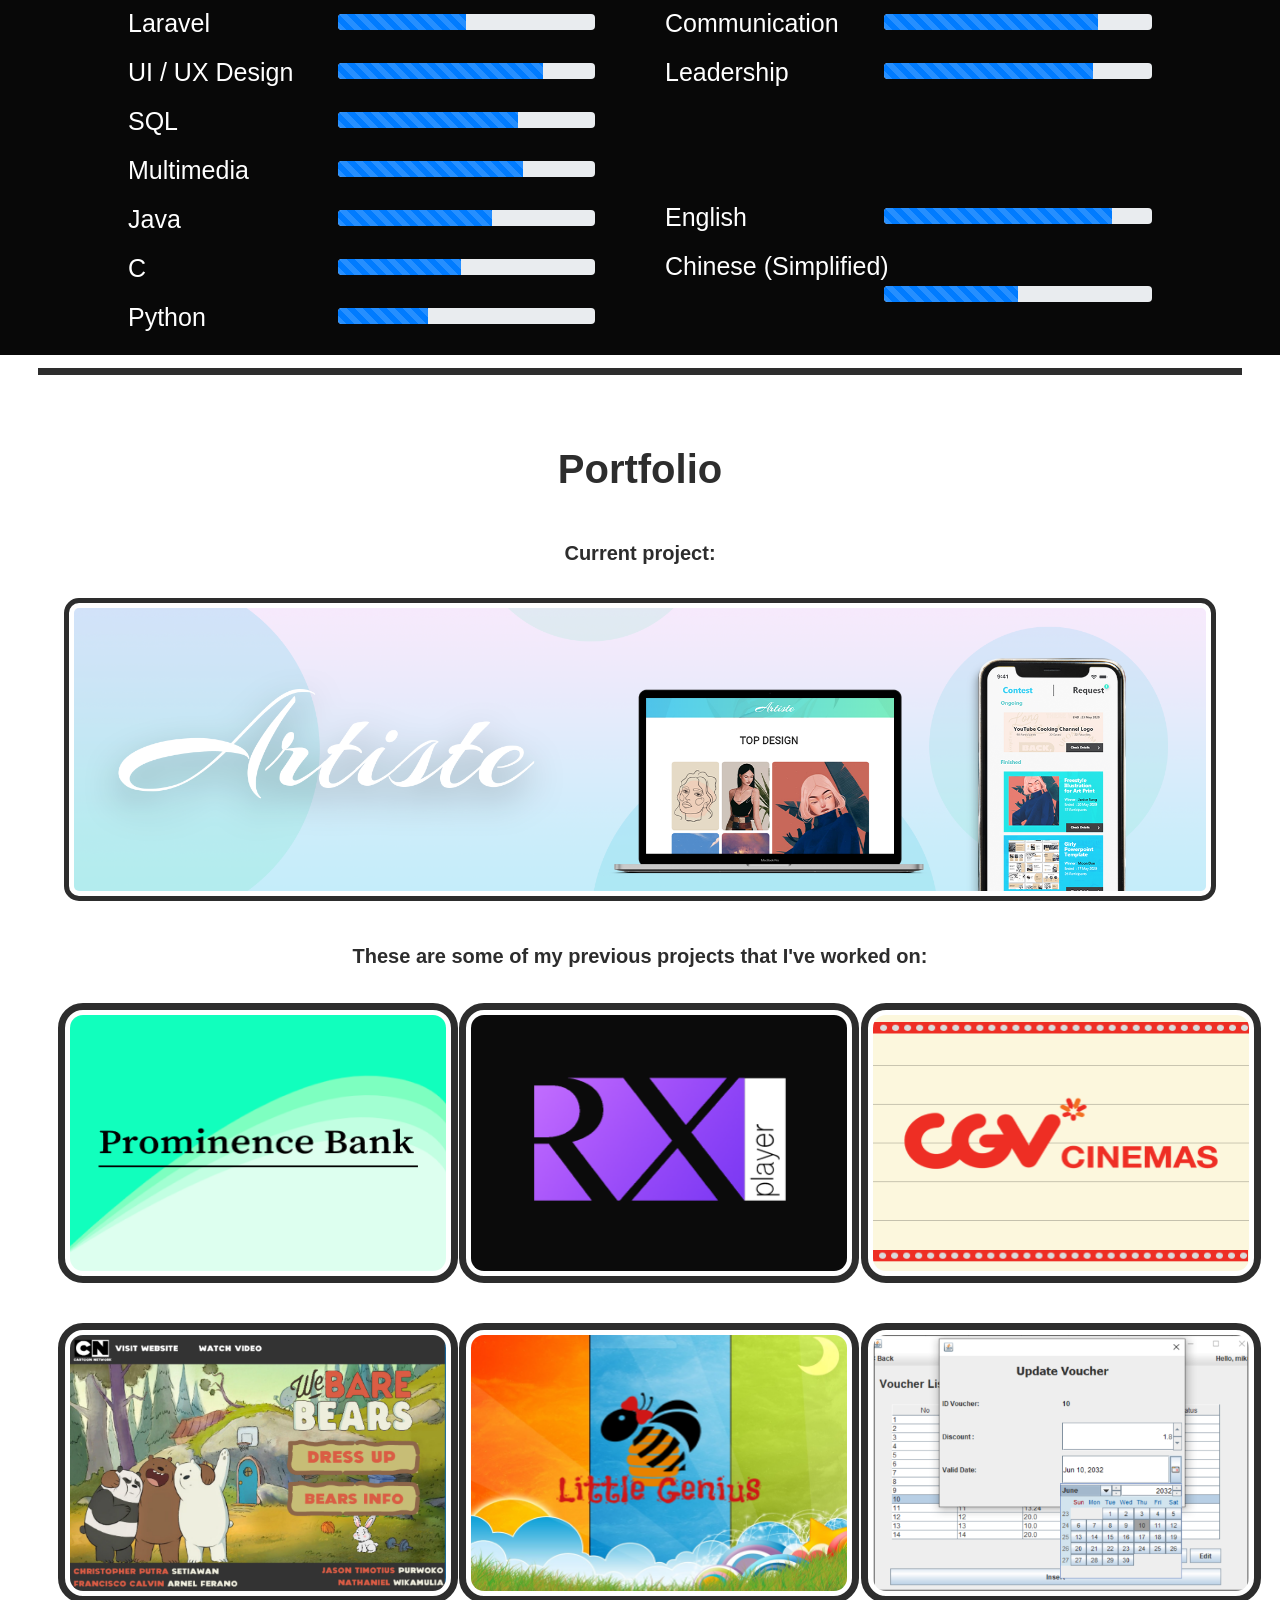
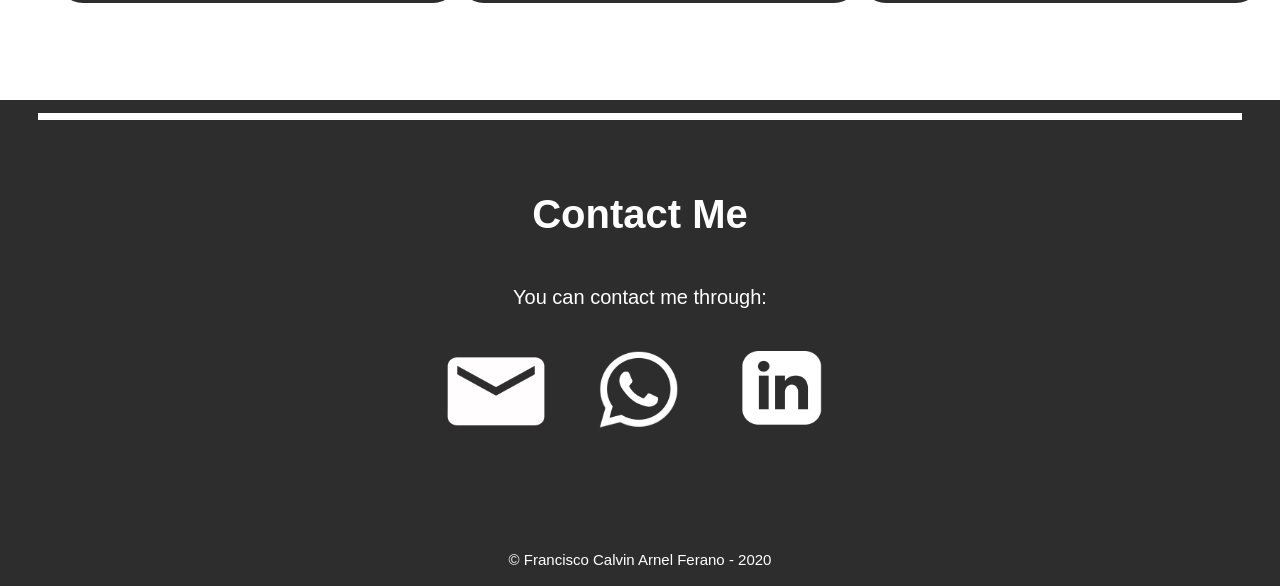
==== commit 3e821da1: "Commit9" ====
--- a/index.html
+++ b/index.html
@@ -17,13 +17,11 @@
       <div class="header_profile">
         <img src="assets/Pas_Foto_Sem5.png" alt="My Photo">
         <div class="profile_description">
-          <b>
-            <div class="name">Francisco Calvin Arnel Ferano</div>
-            <div class="major">Master Track of Computer Science Student</div>
-            <div class="university">Bina Nusantara University</div>
-          </b>
+          <b><div class="name">Francisco Calvin Arnel Ferano</div></b>
+          <div class="major">Master Track of Computer Science Student</div>
+          <div class="university">Bina Nusantara University</div>
           <button class="cv_button">
-           <a href="https://drive.google.com/file/d/1p_997aRcgitoAweJIp4kbKqwBm2sWPB6/view?usp=sharing" target="_black">
+           <a href=https://drive.google.com/file/d/1QcxE2uYZLuuTBQ1rhgr5huD6SqRA9G-I/view?usp=sharing target="_black">
             Get my CV
           </a>
           </button>
@@ -31,13 +29,14 @@
       </div>
     </div>
     <div class="about_me">
-      <img src="assets/background_image32.jpg" alt="Background Image" class="about_background_image">
+      <!-- <img src="assets/background_image32.jpg" alt="Background Image" class="about_background_image"> -->
       <div class="sub_title1"><b>About Me</b></div>
       <div class="content1">
           Hi! My name is Francisco Calvin Arnel Ferano<br>
           I started to learn programming in my third year of senior high school and really liked how I had <br> 
           to think and analyze to make the program work optimally. I started to learn various fields of computer science <br>
-          in university, such as UI and UX design, computer network, multimedia, etc, and I found them really interesting.<br><br>
+          in university, such as UI and UX design, computer network, multimedia, etc, and I found them really interesting.<br>
+          Among those fields, my favorites are web development and also UI-UX design.<br><br>
 
           I speak Indonesian as my mother tongue and I also love to learn English and Simplified Chinese.<br> 
           To me, languages is the key to build wider and various relationship with others.<br>
@@ -48,18 +47,34 @@
       <div class="skills_wrapper">
         <div class="wrapper1">
           <div class="skill">
+            <div class="skill_name">HTML</div>
+            <div class="progress_bar">
+              <div class="progress">
+                <div class="progress-bar progress-bar-striped progress-bar-animated" role="progressbar" aria-valuenow="75" aria-valuemin="0" aria-valuemax="100" style="width: 83%"></div>
+              </div>
+            </div>
+          </div>
+          <div class="skill">
+            <div class="skill_name">CSS</div>
+            <div class="progress_bar">
+              <div class="progress">
+                <div class="progress-bar progress-bar-striped progress-bar-animated" role="progressbar" aria-valuenow="75" aria-valuemin="0" aria-valuemax="100" style="width: 75%"></div>
+              </div>
+            </div>
+          </div>
+          <div class="skill">
+            <div class="skill_name">Laravel</div>
+            <div class="progress_bar">
+              <div class="progress">
+                <div class="progress-bar progress-bar-striped progress-bar-animated" role="progressbar" aria-valuenow="75" aria-valuemin="0" aria-valuemax="100" style="width: 50%"></div>
+              </div>
+            </div>
+          </div>
+          <div class="skill">
             <div class="skill_name">UI / UX Design</div>
             <div class="progress_bar">
               <div class="progress">
-                <div class="progress-bar progress-bar-striped progress-bar-animated" role="progressbar" aria-valuenow="75" aria-valuemin="0" aria-valuemax="100" style="width: 90%"></div>
-              </div>
-            </div>
-          </div>
-          <div class="skill">
-            <div class="skill_name">HTML</div>
-            <div class="progress_bar">
-              <div class="progress">
-                <div class="progress-bar progress-bar-striped progress-bar-animated" role="progressbar" aria-valuenow="75" aria-valuemin="0" aria-valuemax="100" style="width: 83%"></div>
+                <div class="progress-bar progress-bar-striped progress-bar-animated" role="progressbar" aria-valuenow="75" aria-valuemin="0" aria-valuemax="100" style="width: 80%"></div>
               </div>
             </div>
           </div>
@@ -67,14 +82,6 @@
             <div class="skill_name">SQL</div>
             <div class="progress_bar">
               <div class="progress">
-                <div class="progress-bar progress-bar-striped progress-bar-animated" role="progressbar" aria-valuenow="75" aria-valuemin="0" aria-valuemax="100" style="width: 77%"></div>
-              </div>
-            </div>
-          </div>
-          <div class="skill">
-            <div class="skill_name">CSS</div>
-            <div class="progress_bar">
-              <div class="progress">
                 <div class="progress-bar progress-bar-striped progress-bar-animated" role="progressbar" aria-valuenow="75" aria-valuemin="0" aria-valuemax="100" style="width: 70%"></div>
               </div>
             </div>
@@ -83,7 +90,7 @@
             <div class="skill_name">Multimedia</div>
             <div class="progress_bar">
               <div class="progress">
-                <div class="progress-bar progress-bar-striped progress-bar-animated" role="progressbar" aria-valuenow="75" aria-valuemin="0" aria-valuemax="100" style="width: 68%"></div>
+                <div class="progress-bar progress-bar-striped progress-bar-animated" role="progressbar" aria-valuenow="75" aria-valuemin="0" aria-valuemax="100" style="width: 72%"></div>
               </div>
             </div>
           </div>
@@ -104,10 +111,10 @@
             </div>
           </div>
           <div class="skill">
-            <div class="skill_name">Phyton</div>
-            <div class="progress_bar">
-              <div class="progress">
-                <div class="progress-bar progress-bar-striped progress-bar-animated" role="progressbar" aria-valuenow="75" aria-valuemin="0" aria-valuemax="100" style="width: 25%"></div>
+            <div class="skill_name">Python</div>
+            <div class="progress_bar">
+              <div class="progress">
+                <div class="progress-bar progress-bar-striped progress-bar-animated" role="progressbar" aria-valuenow="75" aria-valuemin="0" aria-valuemax="100" style="width: 35%"></div>
               </div>
             </div>
           </div>
@@ -117,7 +124,7 @@
             <div class="skill_name">Project Management</div>
             <div class="progress_bar">
               <div class="progress">
-                <div class="progress-bar progress-bar-striped progress-bar-animated" role="progressbar" aria-valuenow="75" aria-valuemin="0" aria-valuemax="100" style="width: 90%"></div>
+                <div class="progress-bar progress-bar-striped progress-bar-animated" role="progressbar" aria-valuenow="75" aria-valuemin="0" aria-valuemax="100" style="width: 60%"></div>
               </div>
             </div>
           </div>
@@ -125,7 +132,7 @@
             <div class="skill_name">Public Speaking</div>
             <div class="progress_bar">
               <div class="progress">
-                <div class="progress-bar progress-bar-striped progress-bar-animated" role="progressbar" aria-valuenow="75" aria-valuemin="0" aria-valuemax="100" style="width: 83%"></div>
+                <div class="progress-bar progress-bar-striped progress-bar-animated" role="progressbar" aria-valuenow="75" aria-valuemin="0" aria-valuemax="100" style="width: 75%"></div>
               </div>
             </div>
           </div>
@@ -133,7 +140,7 @@
             <div class="skill_name">Communication</div>
             <div class="progress_bar">
               <div class="progress">
-                <div class="progress-bar progress-bar-striped progress-bar-animated" role="progressbar" aria-valuenow="75" aria-valuemin="0" aria-valuemax="100" style="width: 77%"></div>
+                <div class="progress-bar progress-bar-striped progress-bar-animated" role="progressbar" aria-valuenow="75" aria-valuemin="0" aria-valuemax="100" style="width: 80%"></div>
               </div>
             </div>
           </div>
@@ -141,7 +148,24 @@
             <div class="skill_name">Leadership</div>
             <div class="progress_bar">
               <div class="progress">
-                <div class="progress-bar progress-bar-striped progress-bar-animated" role="progressbar" aria-valuenow="75" aria-valuemin="0" aria-valuemax="100" style="width: 70%"></div>
+                <div class="progress-bar progress-bar-striped progress-bar-animated" role="progressbar" aria-valuenow="75" aria-valuemin="0" aria-valuemax="100" style="width: 78%"></div>
+              </div>
+            </div>
+          </div>
+          <br><br><br><br>
+          <div class="skill">
+            <div class="skill_name">English</div>
+            <div class="progress_bar">
+              <div class="progress">
+                <div class="progress-bar progress-bar-striped progress-bar-animated" role="progressbar" aria-valuenow="75" aria-valuemin="0" aria-valuemax="100" style="width: 85%"></div>
+              </div>
+            </div>
+          </div>
+          <div class="skill">
+            <div class="skill_name">Chinese (Simplified)</div>
+            <div class="progress_bar">
+              <div class="progress">
+                <div class="progress-bar progress-bar-striped progress-bar-animated" role="progressbar" aria-valuenow="75" aria-valuemin="0" aria-valuemax="100" style="width: 50%"></div>
               </div>
             </div>
           </div>
@@ -150,7 +174,19 @@
     </div>
     <div class="portofolio">
       <div class="sub_title2"><b>Portfolio</b></div>
-      <div class="content1"><b>These are some of my projects that I've worked on:</b></div>
+      <div class="current-project">
+        <div class="content1"><b>Current project:<br><br></b></div>
+        <div class="current-project-container">
+          <img src="assets/Artiste.png" alt="" class="current-project-image">
+          <div class="current-project-overlay">
+            <div class="current-project_desc">
+              <h1><b>Artiste</b></h1>
+              A web and mobile platform for digital artists
+            </div>
+          </div>
+        </div>
+      </div>
+      <div class="content1"><b>These are some of my previous projects that I've worked on:</b></div>
       <div class="projects_container">
         
         <div class="project">
--- a/FCAF_CSS.css
+++ b/FCAF_CSS.css
@@ -95,9 +95,13 @@
 /* =============================== */
 .about_me{
     color: white;
+    /* color: #2D2D2D; */
     background-image: linear-gradient(rgba(8, 8, 8, 0.6), rgba(8, 8, 8, 0.65), rgba(8, 8, 8, 0.7), rgba(8, 8, 8, 0.86), rgba(8, 8, 8, 1));
-    text-align: center;
-    padding-bottom: 12%;
+    /* background-color: white; */
+    /* background-color:#2D2D2D; */
+    text-align: center;
+    /* padding-bottom: 12%;  KALAU PAKE IMAGE*/
+    padding-bottom: 7%;
     position: relative;
     padding-top: 1%;
 }
@@ -115,7 +119,8 @@
     margin: 0% 3% 0% 3%;
     padding: 5% 0% 3% 0%;
     border-top: solid;
-    border-color: white;
+    /* border-color: white; */
+    border-color:: #2D2D2D;
     border-width: 7px;
     font-size: 40px;
 }
@@ -127,8 +132,10 @@
 /* =============================== */
 .skills{
     color: white;
+    /* color: #2D2D2D; */
     text-align: center;
     background-color: rgba(8, 8, 8, 1);
+    /* background-color: white; */
     position: relative;
     /* margin: 0; */
     padding-bottom: 35%;
@@ -136,10 +143,12 @@
 }
 .sub_title_skills{
     padding: 3% 0% 3% 0%;
-    margin: 0% 20% 0% 20%;
+    margin: 0% 3% 0% 3%;
     font-size: 40px;
     border-top: solid;
-    border-color: rgb(59, 59, 59);
+    /* border-color: rgb(59, 59, 59); */
+    /* border-color: white; */
+    border-color: #474747;
     border-width: 7px;
 }
 .skills_wrapper{
@@ -197,6 +206,49 @@
     border-width: 7px;
     font-size: 40px;
 }
+.current-project{
+    /* background-color: tomato; */
+    /* position: relative; */
+    font-size: 30px;
+    position: relative;
+    padding-bottom: 40px;
+}
+.current-project img{
+    max-width: 100%;
+    border: solid;
+    border-color: #2D2D2D;
+    border-width: 5px;
+    padding: 5px;
+    border-radius: 15px;
+}
+.current-project-overlay{
+    color: black;
+    font-size: 25px;
+    position: absolute;
+    top: 2.5%;
+    bottom: 2.5%;
+    left: 0.7%;
+    right: 0;
+    width: 98.6%;
+    opacity: 0;
+    transition: .5s ease;
+    border-radius: 12px;
+    background: linear-gradient(to bottom, rgba(4, 226, 255, 0.87), rgba(5, 255, 213, 0.87));
+  }
+  .current-project-container{
+    position: relative;
+    /* background-color: tomato; */
+    margin-top: 25px;
+    margin: 0% 5% 0% 5%;
+  }
+  .current-project_desc{
+    position: absolute;
+    top: 33.5%;
+    left: 33.5%;
+}
+  .current-project-container:hover .current-project-overlay{
+    opacity: 1;
+  }
 .projects_container{
     /* background-color: hotpink; */
     margin: 1% 3% 5% 3%;
